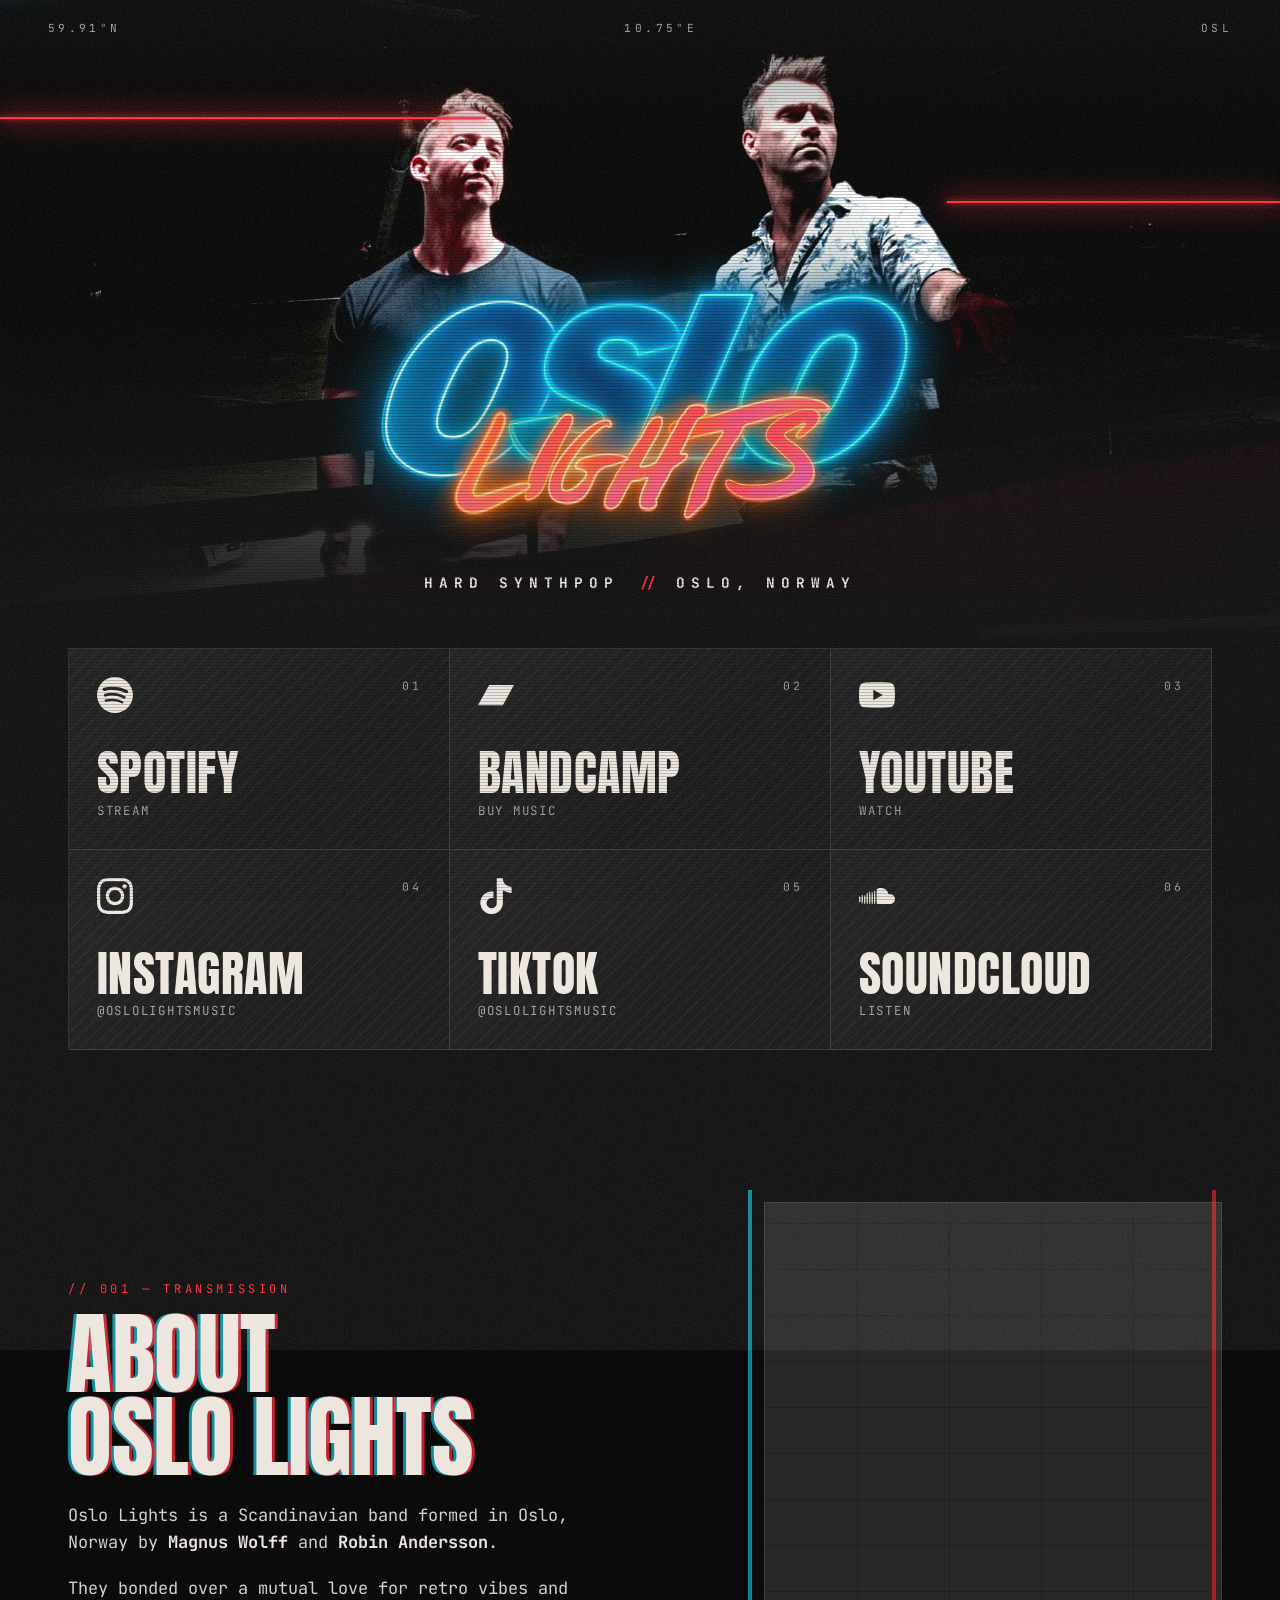
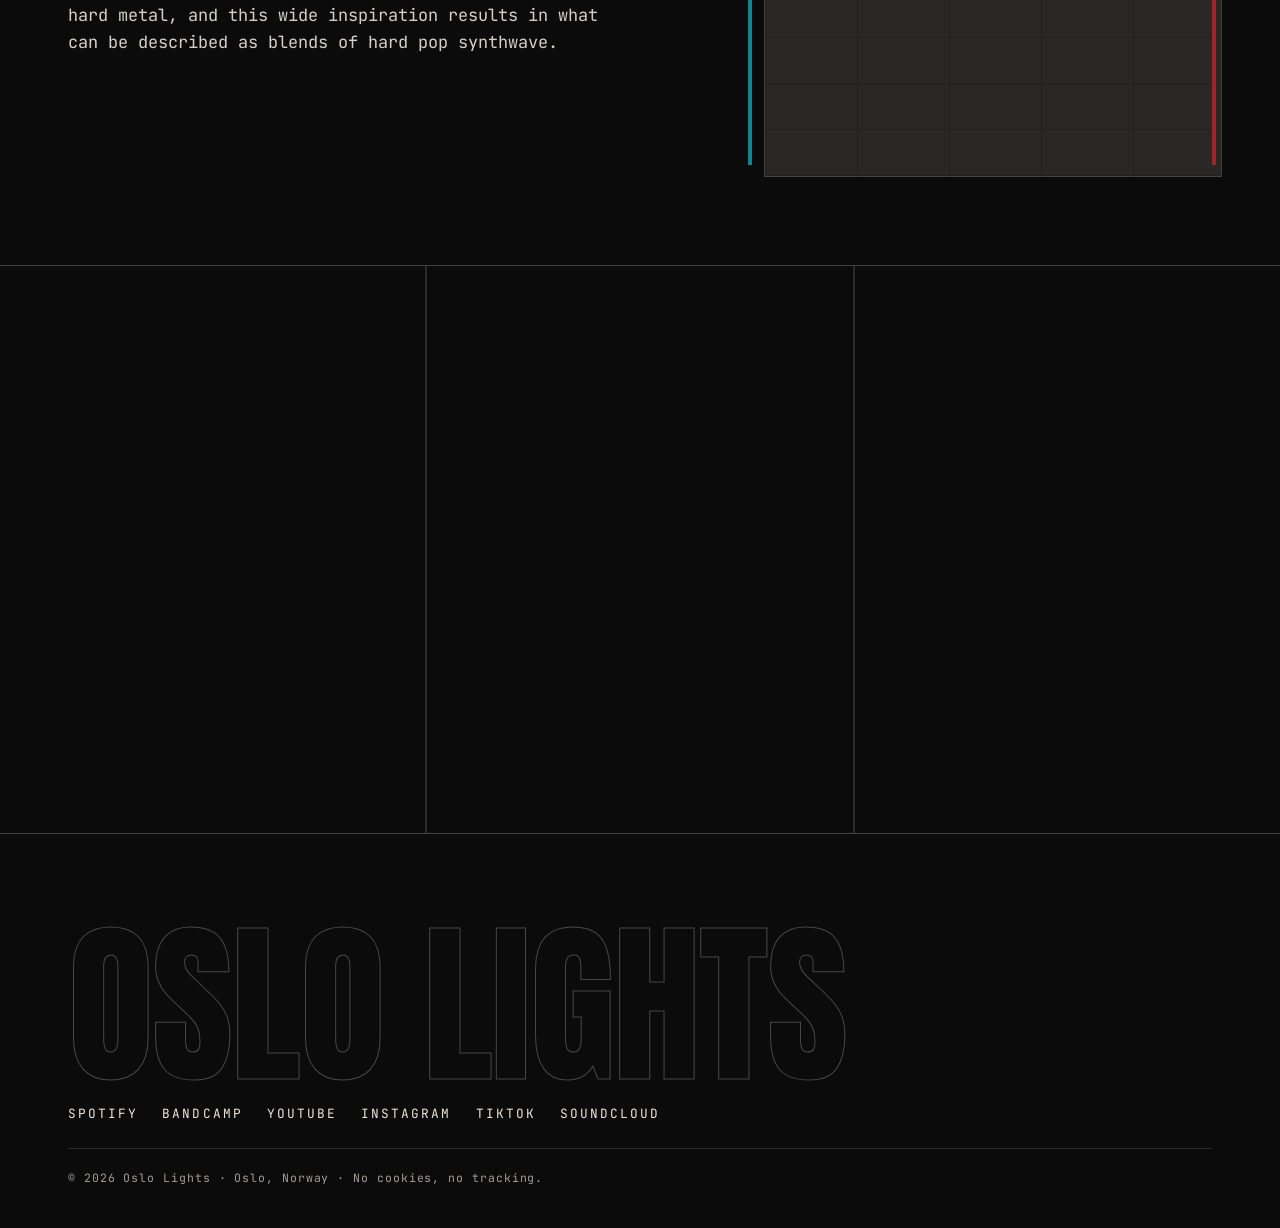
==== index.html @ 1317f780 "Build the Oslo Lights single-page site Hero with the 01_HQ concrete photo, glitching neon logo and l" ====
<!doctype html>
<html lang="en">
<head>
  <meta charset="utf-8">
  <meta name="viewport" content="width=device-width, initial-scale=1">
  <meta http-equiv="Content-Security-Policy" content="default-src 'self'; img-src 'self' data:; style-src 'self'; font-src 'self'; script-src 'self'; connect-src 'self'; manifest-src 'self'; base-uri 'self'; form-action 'none'; object-src 'none'; upgrade-insecure-requests">
  <meta name="referrer" content="strict-origin-when-cross-origin">

  <title>Oslo Lights | Hard synthpop from Oslo, Norway</title>
  <meta name="description" content="Oslo Lights is a hard synthpop duo from Oslo, Norway: Magnus Wolff and Robin Andersson. Stream on Spotify, buy on Bandcamp, follow on Instagram, TikTok, YouTube and SoundCloud.">
  <link rel="canonical" href="https://miuglitch.github.io/oslolights-site/">
  <meta name="theme-color" content="#0b0b0c">
  <meta name="color-scheme" content="dark">

  <!-- Open Graph / social share cards -->
  <meta property="og:type" content="music.musician">
  <meta property="og:site_name" content="Oslo Lights">
  <meta property="og:title" content="Oslo Lights">
  <meta property="og:description" content="Hard synthpop from Oslo, Norway. Retro vibes, hard metal roots.">
  <meta property="og:url" content="https://miuglitch.github.io/oslolights-site/">
  <meta property="og:image" content="https://miuglitch.github.io/oslolights-site/assets/img/og.jpg">
  <meta property="og:image:width" content="1200">
  <meta property="og:image:height" content="630">
  <meta property="og:image:alt" content="Oslo Lights neon logo over the band standing on a red-lit concrete balcony">
  <meta property="og:locale" content="en_US">
  <meta name="twitter:card" content="summary_large_image">
  <meta name="twitter:title" content="Oslo Lights">
  <meta name="twitter:description" content="Hard synthpop from Oslo, Norway.">
  <meta name="twitter:image" content="https://miuglitch.github.io/oslolights-site/assets/img/og.jpg">
  <meta name="twitter:image:alt" content="Oslo Lights neon logo over the band standing on a red-lit concrete balcony">

  <!-- Icons -->
  <link rel="icon" href="favicon.ico" sizes="32x32">
  <link rel="icon" href="favicon.svg" type="image/svg+xml">
  <link rel="apple-touch-icon" href="assets/img/apple-touch-icon.png">
  <link rel="manifest" href="site.webmanifest">

  <!-- Performance -->
  <link rel="preload" href="assets/fonts/anton-400.woff2" as="font" type="font/woff2" crossorigin>
  <link rel="preload" href="assets/fonts/jetbrains-mono-latin-400-normal.woff2" as="font" type="font/woff2" crossorigin>
  <link rel="preload" as="image" href="assets/logo/logo-black-800.webp" imagesrcset="assets/logo/logo-black-800.webp 800w, assets/logo/logo-black-1600.webp 1600w" imagesizes="(min-width: 900px) 640px, 88vw">
  <link rel="stylesheet" href="assets/css/style.css">

  <script type="application/ld+json">
  {
    "@context": "https://schema.org",
    "@type": "MusicGroup",
    "name": "Oslo Lights",
    "url": "https://miuglitch.github.io/oslolights-site/",
    "image": "https://miuglitch.github.io/oslolights-site/assets/img/og.jpg",
    "logo": "https://miuglitch.github.io/oslolights-site/assets/logo/logo-black-1600.webp",
    "description": "Scandinavian hard synthpop band formed in Oslo, Norway by Magnus Wolff and Robin Andersson.",
    "genre": ["Synthpop", "Synthwave", "Electronic"],
    "foundingLocation": { "@type": "Place", "name": "Oslo, Norway" },
    "member": [
      { "@type": "OrganizationRole", "member": { "@type": "Person", "name": "Magnus Wolff" } },
      { "@type": "OrganizationRole", "member": { "@type": "Person", "name": "Robin Andersson" } }
    ],
    "sameAs": [
      "https://open.spotify.com/artist/3ypZ7eMypBQAr3zML5cifk",
      "https://oslolightsmusic.bandcamp.com",
      "https://www.instagram.com/oslolightsmusic/",
      "https://www.tiktok.com/@oslolightsmusic",
      "https://www.youtube.com/@OsloLightsMusic",
      "https://soundcloud.com/oslolightsmusic"
    ]
  }
  </script>
</head>
<body>
  <a class="skip" href="#links">Skip to links</a>
  <div class="fx-grain" aria-hidden="true"></div>

  <header class="hero">
    <div class="hero__photo" role="img" aria-label="Magnus Wolff and Robin Andersson standing at a railing in a red-lit concrete stairwell">
      <span class="hero__slice hero__slice--a" aria-hidden="true"></span>
      <span class="hero__slice hero__slice--b" aria-hidden="true"></span>
    </div>
    <div class="laser laser--1" aria-hidden="true"></div>
    <div class="laser laser--2" aria-hidden="true"></div>
    <div class="laser laser--3" aria-hidden="true"></div>

    <p class="hero__meta" aria-hidden="true"><span>59.91°N</span><span>10.75°E</span><span>OSL</span></p>

    <div class="hero__inner">
      <!--
        LOGO: swap here. Keep the wrapper .logo and the <h1>.
        For an SVG, replace the <picture> with <img src="assets/logo/logo.svg" alt="Oslo Lights">
        and point --logo-src in assets/css/style.css at the same file so the glitch layers follow.
        For Lottie, put the player inside .logo and add the class .logo--lottie (turns off the CSS glitch layers).
      -->
      <h1 class="logo">
        <picture>
          <source type="image/avif" srcset="assets/logo/logo-black-800.avif 800w, assets/logo/logo-black-1600.avif 1600w" sizes="(min-width: 900px) 640px, 88vw">
          <img src="assets/logo/logo-black-800.webp" srcset="assets/logo/logo-black-800.webp 800w, assets/logo/logo-black-1600.webp 1600w" sizes="(min-width: 900px) 640px, 88vw" width="1600" height="805" alt="Oslo Lights" fetchpriority="high">
        </picture>
      </h1>
      <p class="hero__tag">Hard synthpop <span aria-hidden="true">//</span> Oslo, Norway</p>
    </div>
  </header>

  <main>
    <nav id="links" class="links" aria-label="Listen and follow Oslo Lights">
      <ul class="links__grid">
        <li><a class="slab slab--spotify" href="https://open.spotify.com/artist/3ypZ7eMypBQAr3zML5cifk" rel="noopener noreferrer" target="_blank">
          <span class="slab__no" aria-hidden="true">01</span>
          <svg class="slab__icon" aria-hidden="true" focusable="false"><use href="assets/icons.svg#spotify"/></svg>
          <span class="slab__name" data-text="Spotify">Spotify</span>
          <span class="slab__act">Stream<span class="sr"> Oslo Lights on Spotify (opens in a new tab)</span></span>
        </a></li>
        <li><a class="slab slab--bandcamp" href="https://oslolightsmusic.bandcamp.com" rel="noopener noreferrer" target="_blank">
          <span class="slab__no" aria-hidden="true">02</span>
          <svg class="slab__icon" aria-hidden="true" focusable="false"><use href="assets/icons.svg#bandcamp"/></svg>
          <span class="slab__name" data-text="Bandcamp">Bandcamp</span>
          <span class="slab__act">Buy music<span class="sr"> on Bandcamp (opens in a new tab)</span></span>
        </a></li>
        <li><a class="slab slab--youtube" href="https://www.youtube.com/@OsloLightsMusic" rel="noopener noreferrer" target="_blank">
          <span class="slab__no" aria-hidden="true">03</span>
          <svg class="slab__icon" aria-hidden="true" focusable="false"><use href="assets/icons.svg#youtube"/></svg>
          <span class="slab__name" data-text="YouTube">YouTube</span>
          <span class="slab__act">Watch<span class="sr"> on YouTube (opens in a new tab)</span></span>
        </a></li>
        <li><a class="slab slab--instagram" href="https://www.instagram.com/oslolightsmusic/" rel="noopener noreferrer" target="_blank">
          <span class="slab__no" aria-hidden="true">04</span>
          <svg class="slab__icon" aria-hidden="true" focusable="false"><use href="assets/icons.svg#instagram"/></svg>
          <span class="slab__name" data-text="Instagram">Instagram</span>
          <span class="slab__act">@oslolightsmusic<span class="sr"> on Instagram (opens in a new tab)</span></span>
        </a></li>
        <li><a class="slab slab--tiktok" href="https://www.tiktok.com/@oslolightsmusic" rel="noopener noreferrer" target="_blank">
          <span class="slab__no" aria-hidden="true">05</span>
          <svg class="slab__icon" aria-hidden="true" focusable="false"><use href="assets/icons.svg#tiktok"/></svg>
          <span class="slab__name" data-text="TikTok">TikTok</span>
          <span class="slab__act">@oslolightsmusic<span class="sr"> on TikTok (opens in a new tab)</span></span>
        </a></li>
        <li><a class="slab slab--soundcloud" href="https://soundcloud.com/oslolightsmusic" rel="noopener noreferrer" target="_blank">
          <span class="slab__no" aria-hidden="true">06</span>
          <svg class="slab__icon" aria-hidden="true" focusable="false"><use href="assets/icons.svg#soundcloud"/></svg>
          <span class="slab__name" data-text="SoundCloud">SoundCloud</span>
          <span class="slab__act">Listen<span class="sr"> on SoundCloud (opens in a new tab)</span></span>
        </a></li>
      </ul>
    </nav>

    <section class="bio" aria-labelledby="bio-title">
      <div class="bio__text">
        <p class="kicker" aria-hidden="true">// 001 &mdash; Transmission</p>
        <h2 id="bio-title" class="bio__title">About Oslo&nbsp;Lights</h2>
        <p>Oslo Lights is a Scandinavian band formed in Oslo, Norway by <strong>Magnus Wolff</strong> and <strong>Robin Andersson</strong>.</p>
        <p>They bonded over a mutual love for retro vibes and hard metal, and this wide inspiration results in what can be described as blends of hard pop synthwave.</p>
      </div>
      <figure class="bio__photo rgb">
        <picture>
          <source type="image/avif" srcset="assets/img/duo-600.avif 600w, assets/img/duo-1000.avif 1000w, assets/img/duo-1600.avif 1600w" sizes="(min-width: 900px) 40vw, 92vw">
          <source type="image/webp" srcset="assets/img/duo-600.webp 600w, assets/img/duo-1000.webp 1000w, assets/img/duo-1600.webp 1600w" sizes="(min-width: 900px) 40vw, 92vw">
          <img src="assets/img/duo-1600.jpg" width="1600" height="2133" loading="lazy" decoding="async" alt="Magnus and Robin standing back to back against a cyan-lit concrete wall">
        </picture>
      </figure>
    </section>

    <section class="strip" aria-label="Photos">
      <figure class="strip__item">
        <picture>
          <source type="image/avif" srcset="assets/img/wall-600.avif 600w, assets/img/wall-1000.avif 1000w" sizes="(min-width: 900px) 33vw, 92vw">
          <source type="image/webp" srcset="assets/img/wall-600.webp 600w, assets/img/wall-1000.webp 1000w" sizes="(min-width: 900px) 33vw, 92vw">
          <img src="assets/img/wall-1600.jpg" width="1600" height="2133" loading="lazy" decoding="async" alt="The duo in front of a concrete wall cut by red neon tubes">
        </picture>
      </figure>
      <figure class="strip__item">
        <picture>
          <source type="image/avif" srcset="assets/img/vocal-600.avif 600w, assets/img/vocal-1000.avif 1000w" sizes="(min-width: 900px) 33vw, 92vw">
          <source type="image/webp" srcset="assets/img/vocal-600.webp 600w, assets/img/vocal-1000.webp 1000w" sizes="(min-width: 900px) 33vw, 92vw">
          <img src="assets/img/vocal-1153.jpg" width="1153" height="2048" loading="lazy" decoding="async" alt="Singing into the microphone under stage lights">
        </picture>
      </figure>
      <figure class="strip__item">
        <picture>
          <source type="image/avif" srcset="assets/img/keys-600.avif 600w, assets/img/keys-1000.avif 1000w" sizes="(min-width: 900px) 33vw, 92vw">
          <source type="image/webp" srcset="assets/img/keys-600.webp 600w, assets/img/keys-1000.webp 1000w" sizes="(min-width: 900px) 33vw, 92vw">
          <img src="assets/img/keys-1152.jpg" width="1152" height="2048" loading="lazy" decoding="async" alt="Playing synthesizers on stage through haze">
        </picture>
      </figure>
    </section>
  </main>

  <footer class="foot">
    <p class="foot__mark" aria-hidden="true">OSLO&nbsp;LIGHTS</p>
    <ul class="foot__links">
      <li><a href="https://open.spotify.com/artist/3ypZ7eMypBQAr3zML5cifk" rel="noopener noreferrer" target="_blank">Spotify</a></li>
      <li><a href="https://oslolightsmusic.bandcamp.com" rel="noopener noreferrer" target="_blank">Bandcamp</a></li>
      <li><a href="https://www.youtube.com/@OsloLightsMusic" rel="noopener noreferrer" target="_blank">YouTube</a></li>
      <li><a href="https://www.instagram.com/oslolightsmusic/" rel="noopener noreferrer" target="_blank">Instagram</a></li>
      <li><a href="https://www.tiktok.com/@oslolightsmusic" rel="noopener noreferrer" target="_blank">TikTok</a></li>
      <li><a href="https://soundcloud.com/oslolightsmusic" rel="noopener noreferrer" target="_blank">SoundCloud</a></li>
    </ul>
    <p class="foot__small">&copy; <span>2026</span> Oslo Lights &middot; Oslo, Norway &middot; No cookies, no tracking.</p>
  </footer>
</body>
</html>
---- assets/css/style.css ----
/* ==========================================================================
   OSLO LIGHTS
   Miami Vice x brutalist concrete x lasers. Glitch over clean neon.
   ========================================================================== */

@font-face {
  font-family: "Anton";
  src: url("../fonts/anton-400.woff2") format("woff2");
  font-weight: 400;
  font-style: normal;
  font-display: swap;
}
@font-face {
  font-family: "JetBrains Mono";
  src: url("../fonts/jetbrains-mono-latin-400-normal.woff2") format("woff2");
  font-weight: 400;
  font-style: normal;
  font-display: swap;
}
@font-face {
  font-family: "JetBrains Mono";
  src: url("../fonts/jetbrains-mono-latin-700-normal.woff2") format("woff2");
  font-weight: 700;
  font-style: normal;
  font-display: swap;
}

:root {
  /* Logo shape for the glitch layers (the outline version reads best as an RGB split). Swap with the <img> in index.html. */
  --logo-src: url("../logo/logo-open-1600.webp");

  --void: #0b0b0c;
  --slab: #141414;
  --concrete: #1d1c1b;
  --concrete-hi: #2a2827;
  --line: rgba(236, 230, 222, 0.14);
  --bone: #ece6de;
  --ash: #a39d96;
  --laser: #ff2a3a;
  --laser-glow: rgba(255, 42, 58, 0.55);
  --vice: #19e3ff;
  --vice-glow: rgba(25, 227, 255, 0.45);
  --flamingo: #ff3d9a;

  --display: "Anton", "Impact", "Haettenschweiler", "Arial Narrow Bold", sans-serif;
  --mono: "JetBrains Mono", ui-monospace, "SFMono-Regular", Menlo, Consolas, monospace;

  --gutter: clamp(16px, 4vw, 48px);
  --max: 1240px;

  color-scheme: dark;
}

*, *::before, *::after { box-sizing: border-box; }

html { -webkit-text-size-adjust: 100%; text-size-adjust: 100%; }

body {
  margin: 0;
  background: var(--void);
  color: var(--bone);
  font-family: var(--mono);
  font-size: 1rem;
  line-height: 1.6;
  overflow-x: hidden;
  -webkit-font-smoothing: antialiased;
}

img, svg { display: block; max-width: 100%; height: auto; }
figure { margin: 0; }
a { color: inherit; }

::selection { background: var(--laser); color: var(--void); }

:focus-visible {
  outline: 3px solid var(--vice);
  outline-offset: 3px;
}

.sr {
  position: absolute !important;
  width: 1px; height: 1px;
  padding: 0; margin: -1px;
  overflow: hidden; clip: rect(0 0 0 0);
  white-space: nowrap; border: 0;
}

.skip {
  position: absolute;
  left: 12px; top: -60px;
  z-index: 100;
  padding: 10px 16px;
  background: var(--bone);
  color: var(--void);
  font-weight: 700;
  text-decoration: none;
}
.skip:focus { top: 12px; }

/* ---------- Film grain + scanlines over everything ---------- */

.fx-grain {
  position: fixed;
  inset: -50%;
  z-index: 50;
  pointer-events: none;
  opacity: 0.09;
  background-image: url("data:image/svg+xml;utf8,<svg xmlns='http://www.w3.org/2000/svg' width='220' height='220'><filter id='n'><feTurbulence type='fractalNoise' baseFrequency='0.9' numOctaves='3' stitchTiles='stitch'/><feColorMatrix values='0 0 0 0 1  0 0 0 0 1  0 0 0 0 1  0 0 0 1.2 0'/></filter><rect width='100%' height='100%' filter='url(%23n)'/></svg>");
  animation: grain 0.6s steps(4) infinite;
}
body::after {
  content: "";
  position: fixed;
  inset: 0;
  z-index: 49;
  pointer-events: none;
  background: repeating-linear-gradient(to bottom, rgba(0,0,0,0) 0 2px, rgba(0,0,0,0.22) 2px 3px);
  mix-blend-mode: multiply;
}
@keyframes grain {
  0%   { transform: translate(0, 0); }
  25%  { transform: translate(-6%, 4%); }
  50%  { transform: translate(5%, -7%); }
  75%  { transform: translate(-3%, -4%); }
  100% { transform: translate(2%, 6%); }
}

/* ==========================================================================
   HERO
   ========================================================================== */

.hero {
  position: relative;
  /* Short enough that the first row of links shows above the fold */
  min-height: 66vh;
  min-height: 66svh;
  display: grid;
  align-items: end;
  overflow: hidden;
  isolation: isolate;
  background: #120405;
}

.hero__photo,
.hero__slice {
  position: absolute;
  inset: 0;
  background-image: url("../img/hero-1200.webp");
  background-image: image-set(url("../img/hero-1200.avif") type("image/avif"), url("../img/hero-1200.webp") type("image/webp"));
  background-size: cover;
  background-position: 50% 52%;
}
@media (min-width: 900px) {
  .hero { min-height: 72vh; min-height: 72svh; }
  .hero__photo, .hero__slice { background-position: 50% 56%; }
}
@media (min-width: 900px), (min-resolution: 2dppx) and (min-width: 500px) {
  .hero__photo, .hero__slice {
    background-image: url("../img/hero-1800.webp");
    background-image: image-set(url("../img/hero-1800.avif") type("image/avif"), url("../img/hero-1800.webp") type("image/webp"));
  }
}
@media (min-width: 1600px) {
  .hero__photo, .hero__slice {
    background-image: url("../img/hero-2400.webp");
    background-image: image-set(url("../img/hero-2400.avif") type("image/avif"), url("../img/hero-2400.webp") type("image/webp"));
  }
}
.hero__photo {
  z-index: -2;
  filter: contrast(1.12) saturate(1.1);
}
/* Darken toward the bottom so the logo and links sit on near-black concrete */
.hero::before {
  content: "";
  position: absolute;
  inset: 0;
  z-index: -1;
  background:
    linear-gradient(to bottom, rgba(11,11,12,0.55) 0%, rgba(11,11,12,0) 22%, rgba(11,11,12,0) 45%, rgba(11,11,12,0.78) 78%, var(--void) 100%),
    radial-gradient(ellipse at 50% 40%, rgba(0,0,0,0) 40%, rgba(0,0,0,0.55) 100%);
}

/* Horizontal tear: two copies of the photo, cut into bands, jerked sideways */
.hero__slice { opacity: 0; mix-blend-mode: screen; }
.hero__slice--a {
  filter: hue-rotate(170deg) saturate(2.2);
  animation: tear-a 7s steps(1) infinite;
}
.hero__slice--b {
  filter: saturate(1.8) brightness(1.2);
  animation: tear-b 7s steps(1) infinite;
}
@keyframes tear-a {
  0%, 61%, 66%, 100% { opacity: 0; transform: none; clip-path: inset(0 0 100% 0); }
  62% { opacity: 0.9; transform: translateX(-3.5%); clip-path: inset(38% 0 52% 0); }
  63% { opacity: 0.9; transform: translateX(2.5%);  clip-path: inset(12% 0 80% 0); }
  64% { opacity: 0.8; transform: translateX(-1.5%); clip-path: inset(70% 0 18% 0); }
  65% { opacity: 0.9; transform: translateX(4%);    clip-path: inset(46% 0 47% 0); }
}
@keyframes tear-b {
  0%, 62%, 67%, 100% { opacity: 0; transform: none; clip-path: inset(0 0 100% 0); }
  63% { opacity: 1; transform: translateX(2%);   clip-path: inset(55% 0 36% 0); }
  64% { opacity: 1; transform: translateX(-4%);  clip-path: inset(25% 0 68% 0); }
  66% { opacity: 1; transform: translateX(1.5%); clip-path: inset(80% 0 10% 0); }
}

/* ---------- Lasers: echo the red tubes in the concrete ---------- */
.laser {
  position: absolute;
  z-index: 0;
  height: 2px;
  background: var(--laser);
  box-shadow: 0 0 6px 1px var(--laser-glow), 0 0 28px 4px var(--laser-glow);
  pointer-events: none;
}
.laser--1 { left: 0; width: 38%; top: 18%; animation: flicker 5.3s infinite; }
.laser--2 { right: 0; width: 26%; top: 31%; animation: flicker 7.1s 1.2s infinite; }
.laser--3 {
  left: -10%; width: 120%; top: 0;
  height: 1px;
  background: var(--vice);
  box-shadow: 0 0 8px 1px var(--vice-glow), 0 0 30px 6px var(--vice-glow);
  opacity: 0.7;
  transform: rotate(-9deg);
  transform-origin: 0 0;
  animation: sweep 11s cubic-bezier(.7,0,.3,1) infinite;
}
@keyframes flicker {
  0%, 18%, 22%, 25%, 53%, 57%, 100% { opacity: 1; }
  20%, 24%, 55% { opacity: 0.15; }
}
@keyframes sweep {
  0%   { top: -5%;  opacity: 0; }
  8%   { opacity: 0.7; }
  40%  { top: 105%; opacity: 0.7; }
  41%, 100% { top: 105%; opacity: 0; }
}

.hero__inner {
  position: relative;
  z-index: 1;
  width: 100%;
  max-width: var(--max);
  margin: 0 auto;
  padding: 0 var(--gutter) clamp(28px, 6vh, 64px);
  display: grid;
  justify-items: center;
  text-align: center;
}

.hero__meta {
  position: absolute;
  top: 20px;
  z-index: 1;
  left: var(--gutter);
  right: var(--gutter);
  display: flex;
  justify-content: space-between;
  margin: 0;
  font-size: 0.7rem;
  letter-spacing: 0.3em;
  color: rgba(236, 230, 222, 0.7);
}

/* ---------- Logo + glitch ---------- */
.logo {
  position: relative;
  margin: 0;
  width: min(88vw, 640px);
  aspect-ratio: 1600 / 805;
  line-height: 0;
}
.logo img { width: 100%; height: auto; position: relative; z-index: 1; }
.logo::before,
.logo::after {
  content: "";
  position: absolute;
  inset: 0;
  z-index: 2;
  pointer-events: none;
  -webkit-mask: var(--logo-src) center / contain no-repeat;
          mask: var(--logo-src) center / contain no-repeat;
  opacity: 0;
  mix-blend-mode: screen;
}
.logo::before { background: var(--vice);  animation: logo-a 5.5s steps(1) infinite; }
.logo::after  { background: var(--laser); animation: logo-b 5.5s steps(1) infinite; }
.logo--lottie::before, .logo--lottie::after { display: none; }

@keyframes logo-a {
  0%, 85%, 92%, 100% { opacity: 0; transform: none; clip-path: inset(0); }
  86% { opacity: 0.9; transform: translate(-7px, 0);  clip-path: inset(10% 0 62% 0); }
  87% { opacity: 0.9; transform: translate(9px, 0);   clip-path: inset(48% 0 30% 0); }
  88% { opacity: 0.7; transform: translate(-4px, 2px); clip-path: inset(70% 0 8% 0); }
  90% { opacity: 0.9; transform: translate(12px, 0);  clip-path: inset(30% 0 52% 0); }
}
@keyframes logo-b {
  0%, 86%, 93%, 100% { opacity: 0; transform: none; clip-path: inset(0); }
  87% { opacity: 0.9; transform: translate(8px, 0);   clip-path: inset(58% 0 20% 0); }
  88% { opacity: 0.9; transform: translate(-10px, 0); clip-path: inset(22% 0 60% 0); }
  91% { opacity: 0.8; transform: translate(5px, -2px); clip-path: inset(5% 0 80% 0); }
}
/* Whole-logo jolt in sync with the RGB split */
.logo picture { display: block; animation: jolt 5.5s steps(1) infinite; }
@keyframes jolt {
  0%, 86%, 91%, 100% { transform: none; filter: none; }
  87% { transform: translateX(-3px) skewX(-6deg); filter: contrast(1.4); }
  89% { transform: translateX(4px); }
  90% { transform: translateX(-1px) skewX(4deg); }
}

.hero__tag {
  margin: clamp(4px, 1.5vh, 16px) 0 0;
  font-size: clamp(0.72rem, 1.8vw, 0.9rem);
  font-weight: 700;
  letter-spacing: 0.42em;
  text-transform: uppercase;
  color: var(--bone);
  text-shadow: 0 0 18px rgba(0,0,0,0.9);
}
.hero__tag span { color: var(--laser); letter-spacing: 0; padding: 0 0.3em; }

/* ==========================================================================
   LINKS: raw concrete slabs
   ========================================================================== */

.links {
  position: relative;
  z-index: 2;
  max-width: var(--max);
  margin: 0 auto;
  padding: 0 var(--gutter);
}
.links__grid {
  list-style: none;
  margin: 0;
  padding: 0;
  display: grid;
  grid-template-columns: repeat(2, minmax(0, 1fr));
  gap: 0;
  border-top: 1px solid var(--line);
  border-left: 1px solid var(--line);
}
@media (min-width: 760px) {
  .links__grid { grid-template-columns: repeat(3, minmax(0, 1fr)); }
}

.slab {
  --hit: var(--laser);
  position: relative;
  display: grid;
  grid-template-columns: auto 1fr;
  grid-template-areas:
    "icon no"
    "name name"
    "act act";
  align-items: start;
  gap: 4px 12px;
  min-height: clamp(132px, 22vw, 188px);
  padding: clamp(16px, 2.6vw, 28px);
  border-right: 1px solid var(--line);
  border-bottom: 1px solid var(--line);
  background:
    linear-gradient(135deg, rgba(255,255,255,0.035), rgba(255,255,255,0) 60%),
    var(--slab);
  text-decoration: none;
  overflow: hidden;
  transition: background-color 0.15s, color 0.15s;
}
/* laser rail on top edge */
.slab::before {
  content: "";
  position: absolute;
  left: 0; right: 0; top: 0;
  height: 2px;
  background: var(--hit);
  box-shadow: 0 0 10px 1px var(--hit), 0 0 30px 2px var(--hit);
  transform: scaleX(0);
  transform-origin: left;
  transition: transform 0.35s cubic-bezier(.7,0,.2,1);
}
/* brutal offset slab behind on hover */
.slab::after {
  content: "";
  position: absolute;
  inset: 0;
  background: repeating-linear-gradient(-45deg, rgba(255,255,255,0.03) 0 2px, transparent 2px 9px);
  pointer-events: none;
}

.slab__icon {
  grid-area: icon;
  width: clamp(26px, 3.4vw, 36px);
  height: clamp(26px, 3.4vw, 36px);
  color: var(--bone);
  transition: color 0.15s, transform 0.15s;
}
.slab__no {
  grid-area: no;
  justify-self: end;
  font-size: 0.72rem;
  color: var(--ash);
  letter-spacing: 0.2em;
}
.slab__name {
  grid-area: name;
  position: relative;
  align-self: end;
  margin-top: clamp(14px, 3vw, 34px);
  font-family: var(--display);
  font-size: clamp(1.6rem, 4.4vw, 3rem);
  line-height: 0.95;
  text-transform: uppercase;
  letter-spacing: 0.01em;
}
.slab__act {
  grid-area: act;
  font-size: clamp(0.68rem, 1.4vw, 0.78rem);
  color: var(--ash);
  letter-spacing: 0.14em;
  text-transform: uppercase;
  overflow-wrap: anywhere;
}

.slab--spotify    { --hit: #1ed760; }
.slab--bandcamp   { --hit: var(--vice); }
.slab--youtube    { --hit: var(--laser); }
.slab--instagram  { --hit: var(--flamingo); }
.slab--tiktok     { --hit: var(--vice); }
.slab--soundcloud { --hit: #ff6a1a; }

.slab:hover,
.slab:focus-visible {
  background-color: #1b1a19;
  background-image: linear-gradient(135deg, rgba(255,255,255,0.06), rgba(255,255,255,0) 60%);
}
.slab:hover::before,
.slab:focus-visible::before { transform: scaleX(1); }
.slab:hover .slab__icon,
.slab:focus-visible .slab__icon { color: var(--hit); transform: translateX(2px); }
.slab:hover .slab__act,
.slab:focus-visible .slab__act { color: var(--bone); }
.slab:focus-visible { outline-offset: -3px; }

/* chromatic glitch on the label */
.slab__name::before,
.slab__name::after {
  content: attr(data-text);
  content: attr(data-text) / ""; /* decorative: keep out of the link's accessible name */
  position: absolute;
  inset: 0;
  opacity: 0;
  pointer-events: none;
}
.slab__name::before { color: var(--vice);  }
.slab__name::after  { color: var(--laser); }
.slab:hover .slab__name::before,
.slab:focus-visible .slab__name::before { opacity: 0.85; animation: txt-a 0.9s steps(1) infinite; mix-blend-mode: screen; }
.slab:hover .slab__name::after,
.slab:focus-visible .slab__name::after  { opacity: 0.85; animation: txt-b 0.9s steps(1) infinite; mix-blend-mode: screen; }
@keyframes txt-a {
  0%   { transform: translate(-3px, 0); clip-path: inset(0 0 55% 0); }
  25%  { transform: translate(2px, 0);  clip-path: inset(40% 0 20% 0); }
  50%  { transform: translate(-1px, 0); clip-path: inset(70% 0 0 0); }
  75%  { transform: translate(4px, 0);  clip-path: inset(10% 0 70% 0); }
}
@keyframes txt-b {
  0%   { transform: translate(3px, 0);  clip-path: inset(50% 0 10% 0); }
  25%  { transform: translate(-2px, 0); clip-path: inset(0 0 72% 0); }
  50%  { transform: translate(2px, 0);  clip-path: inset(30% 0 40% 0); }
  75%  { transform: translate(-4px, 0); clip-path: inset(80% 0 0 0); }
}

/* ==========================================================================
   BIO
   ========================================================================== */

.bio {
  max-width: var(--max);
  margin: 0 auto;
  padding: clamp(64px, 11vw, 140px) var(--gutter) clamp(48px, 8vw, 100px);
  display: grid;
  gap: clamp(32px, 5vw, 72px);
  align-items: center;
}
@media (min-width: 900px) {
  .bio { grid-template-columns: 1.1fr 0.9fr; }
}

.kicker {
  margin: 0 0 14px;
  font-size: 0.75rem;
  letter-spacing: 0.3em;
  text-transform: uppercase;
  color: var(--laser);
}
.bio__title {
  margin: 0 0 24px;
  font-family: var(--display);
  font-weight: 400;
  font-size: clamp(2.6rem, 7.5vw, 5.6rem);
  line-height: 0.92;
  text-transform: uppercase;
  letter-spacing: -0.005em;
  text-shadow: 3px 0 0 rgba(255,42,58,0.75), -3px 0 0 rgba(25,227,255,0.6);
}
.bio__text p:not(.kicker) {
  max-width: 54ch;
  margin: 0 0 1.1em;
  font-size: clamp(0.95rem, 1.6vw, 1.06rem);
  color: #d6d0c8;
}
.bio__text strong { color: var(--bone); font-weight: 700; }

/* Concrete block with an RGB-split photo */
.rgb {
  position: relative;
  isolation: isolate;
}
.rgb::before {
  content: "";
  position: absolute;
  inset: 12px -10px -12px 12px;
  z-index: -1;
  background:
    repeating-linear-gradient(0deg, rgba(0,0,0,0.18) 0 1px, transparent 1px 46px),
    repeating-linear-gradient(90deg, rgba(0,0,0,0.18) 0 1px, transparent 1px 92px),
    var(--concrete-hi);
  border: 1px solid var(--line);
}
.rgb img {
  width: 100%;
  aspect-ratio: 4 / 5;
  object-fit: cover;
  object-position: 50% 35%;
  filter: contrast(1.08);
  box-shadow: -4px 0 0 rgba(25,227,255,0.55), 4px 0 0 rgba(255,42,58,0.55);
}
@media (min-width: 900px) {
  .bio__photo { max-width: 460px; justify-self: end; }
}

/* ==========================================================================
   PHOTO STRIP
   ========================================================================== */

.strip {
  display: grid;
  grid-template-columns: repeat(3, minmax(0, 1fr));
  gap: 2px;
  background: var(--line);
  border-top: 1px solid var(--line);
  border-bottom: 1px solid var(--line);
}
.strip__item { overflow: hidden; background: var(--void); }
.strip__item img {
  width: 100%;
  aspect-ratio: 3 / 4;
  object-fit: cover;
  filter: grayscale(0.35) contrast(1.15);
  transition: filter 0.3s, transform 0.6s cubic-bezier(.2,.7,.2,1);
}
.strip__item:hover img { filter: none; transform: scale(1.03); }
@media (max-width: 560px) {
  .strip { grid-template-columns: repeat(3, minmax(0, 1fr)); }
  .strip__item img { aspect-ratio: 9 / 16; }
}

/* ==========================================================================
   FOOTER
   ========================================================================== */

.foot {
  max-width: var(--max);
  margin: 0 auto;
  padding: clamp(48px, 8vw, 96px) var(--gutter) 40px;
  display: grid;
  gap: 24px;
}
.foot__mark {
  margin: 0;
  font-family: var(--display);
  font-size: clamp(3.4rem, 15vw, 11rem);
  line-height: 0.85;
  letter-spacing: -0.01em;
  color: transparent;
  -webkit-text-stroke: 1px rgba(236, 230, 222, 0.28);
  user-select: none;
}
.foot__links {
  list-style: none;
  margin: 0;
  padding: 0;
  display: flex;
  flex-wrap: wrap;
  gap: 8px 24px;
  font-size: 0.8rem;
  letter-spacing: 0.16em;
  text-transform: uppercase;
}
.foot__links a {
  text-decoration: none;
  border-bottom: 1px solid transparent;
  padding: 6px 0;
}
.foot__links a:hover { color: var(--laser); border-color: currentColor; }
.foot__small {
  margin: 0;
  padding-top: 20px;
  border-top: 1px solid var(--line);
  font-size: 0.72rem;
  color: var(--ash);
  letter-spacing: 0.08em;
}

/* ==========================================================================
   404
   ========================================================================== */

.lost {
  position: relative;
  overflow: hidden;
  min-height: 100vh;
  min-height: 100svh;
  display: grid;
  place-content: center;
  justify-items: center;
  gap: 20px;
  padding: var(--gutter);
  text-align: center;
  background:
    radial-gradient(ellipse at 50% 120%, rgba(255,42,58,0.25), transparent 60%),
    var(--void);
}
.lost__code {
  position: relative;
  margin: 0;
  font-family: var(--display);
  font-weight: 400;
  font-size: clamp(7rem, 32vw, 18rem);
  line-height: 0.85;
  text-shadow: 6px 0 0 rgba(255,42,58,0.8), -6px 0 0 rgba(25,227,255,0.7);
  animation: jolt 3s steps(1) infinite;
}
.lost__msg {
  margin: 0;
  letter-spacing: 0.3em;
  text-transform: uppercase;
  font-size: 0.85rem;
}
.lost__home {
  display: inline-block;
  margin-top: 8px;
  padding: 14px 26px;
  border: 1px solid var(--bone);
  font-weight: 700;
  letter-spacing: 0.2em;
  text-transform: uppercase;
  text-decoration: none;
  font-size: 0.8rem;
}
.lost__home:hover { background: var(--laser); border-color: var(--laser); color: var(--void); }
.lost .laser--1 { top: 22%; }
.lost .laser--2 { top: 74%; }

/* ==========================================================================
   Motion off: no glitches, no flicker, no sweeping. Static look stays.
   ========================================================================== */

@media (prefers-reduced-motion: reduce) {
  *, *::before, *::after {
    animation: none !important;
    transition: none !important;
  }
  .hero__slice, .laser--3 { display: none; }
  .slab:hover .slab__name::before,
  .slab:hover .slab__name::after,
  .slab:focus-visible .slab__name::before,
  .slab:focus-visible .slab__name::after { opacity: 0; }
  .strip__item:hover img { transform: none; }
}

@media print {
  .fx-grain, body::after, .laser, .hero__slice { display: none; }
  body { background: #fff; color: #000; }
}
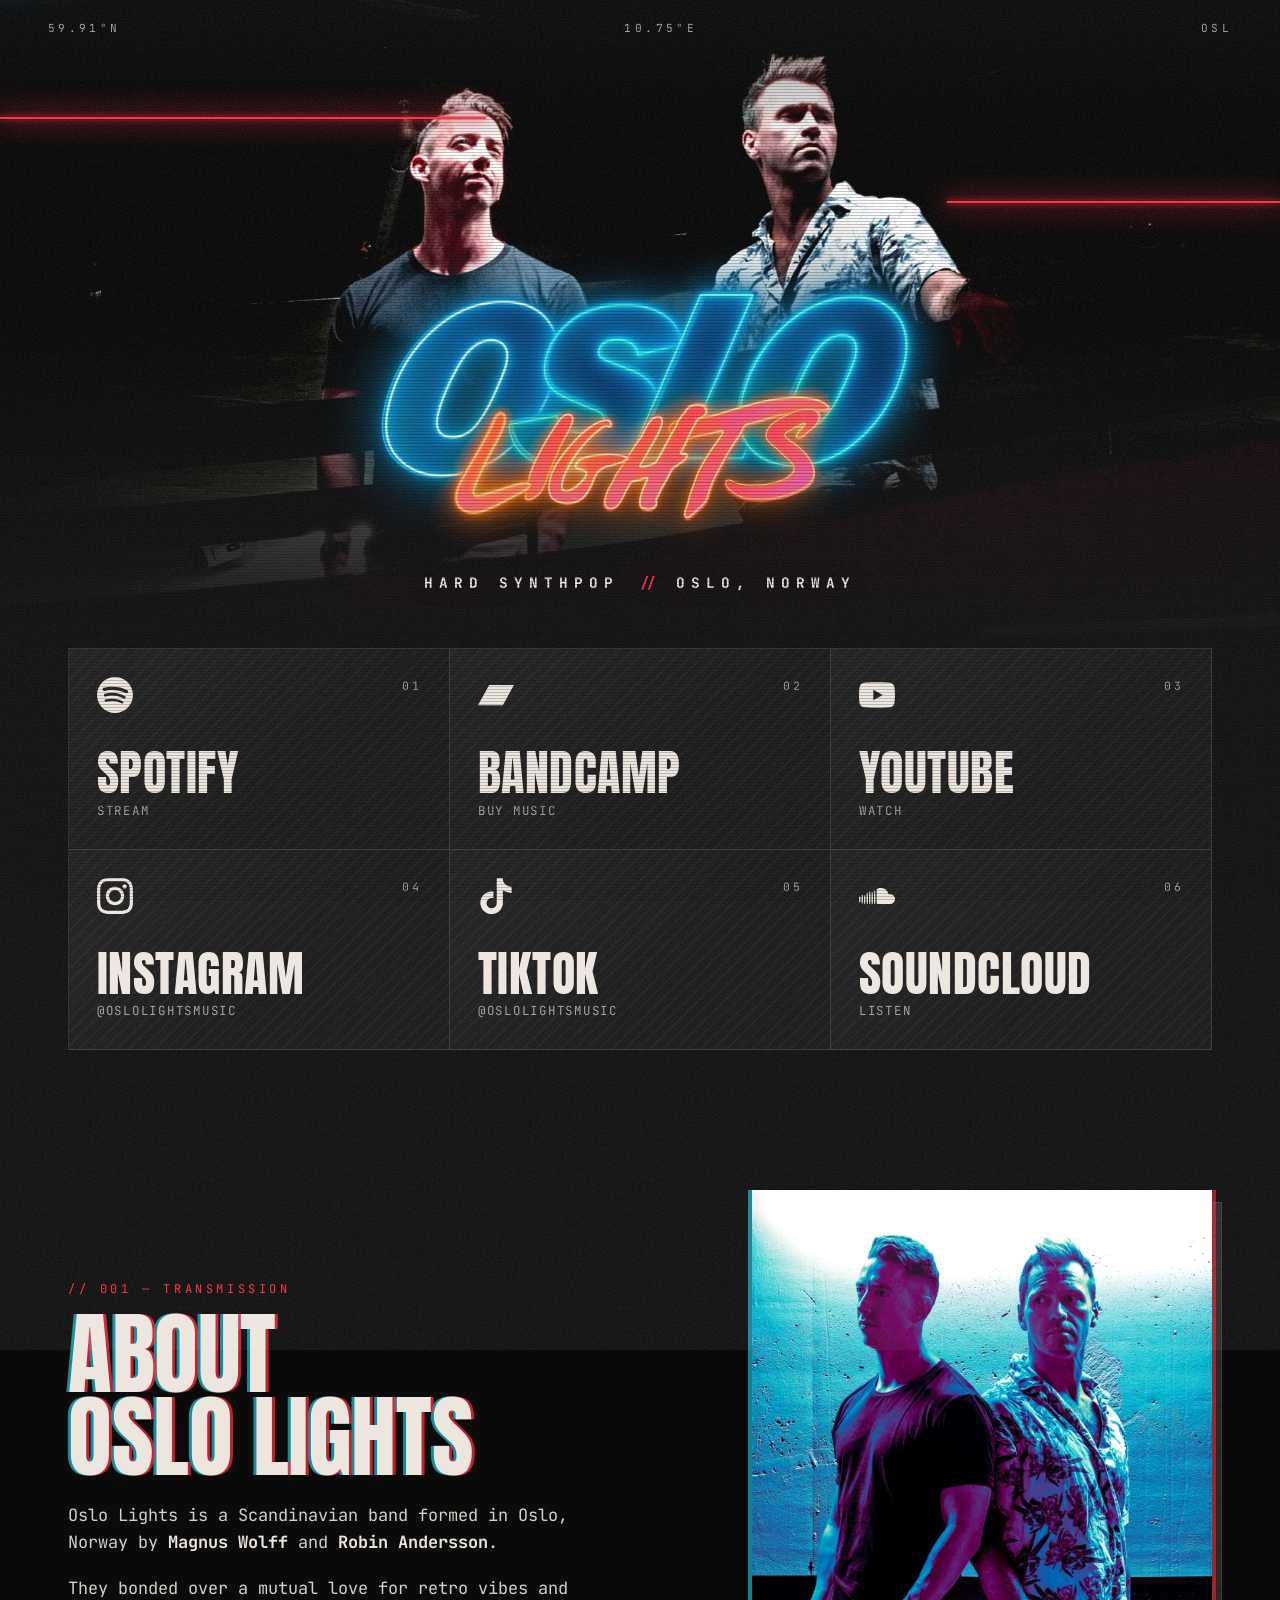
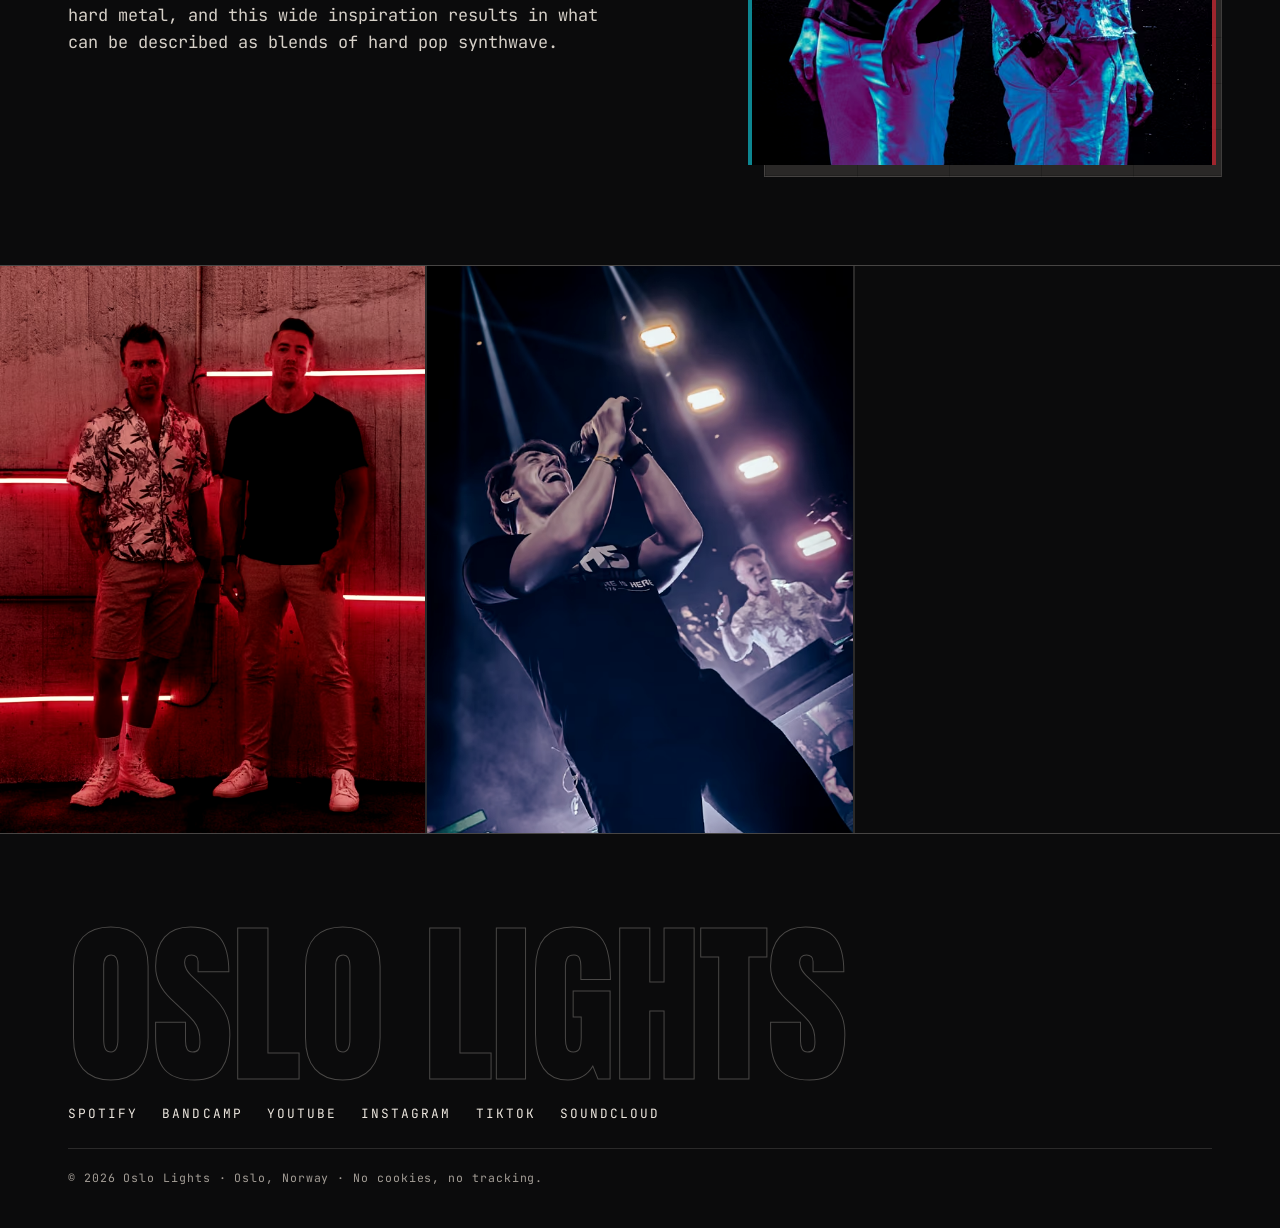
==== commit 74f4b7fb: "Point all absolute URLs at oslolights.com and add CNAME Co-Authored-By: Claude Opus 5.5 <noreply@ant" ====
--- a/index.html
+++ b/index.html
@@ -8,7 +8,7 @@
 
   <title>Oslo Lights | Hard synthpop from Oslo, Norway</title>
   <meta name="description" content="Oslo Lights is a hard synthpop duo from Oslo, Norway: Magnus Wolff and Robin Andersson. Stream on Spotify, buy on Bandcamp, follow on Instagram, TikTok, YouTube and SoundCloud.">
-  <link rel="canonical" href="https://miuglitch.github.io/oslolights-site/">
+  <link rel="canonical" href="https://oslolights.com/">
   <meta name="theme-color" content="#0b0b0c">
   <meta name="color-scheme" content="dark">
 
@@ -17,8 +17,8 @@
   <meta property="og:site_name" content="Oslo Lights">
   <meta property="og:title" content="Oslo Lights">
   <meta property="og:description" content="Hard synthpop from Oslo, Norway. Retro vibes, hard metal roots.">
-  <meta property="og:url" content="https://miuglitch.github.io/oslolights-site/">
-  <meta property="og:image" content="https://miuglitch.github.io/oslolights-site/assets/img/og.jpg">
+  <meta property="og:url" content="https://oslolights.com/">
+  <meta property="og:image" content="https://oslolights.com/assets/img/og.jpg">
   <meta property="og:image:width" content="1200">
   <meta property="og:image:height" content="630">
   <meta property="og:image:alt" content="Oslo Lights neon logo over the band standing on a red-lit concrete balcony">
@@ -26,7 +26,7 @@
   <meta name="twitter:card" content="summary_large_image">
   <meta name="twitter:title" content="Oslo Lights">
   <meta name="twitter:description" content="Hard synthpop from Oslo, Norway.">
-  <meta name="twitter:image" content="https://miuglitch.github.io/oslolights-site/assets/img/og.jpg">
+  <meta name="twitter:image" content="https://oslolights.com/assets/img/og.jpg">
   <meta name="twitter:image:alt" content="Oslo Lights neon logo over the band standing on a red-lit concrete balcony">
 
   <!-- Icons -->
@@ -46,9 +46,9 @@
     "@context": "https://schema.org",
     "@type": "MusicGroup",
     "name": "Oslo Lights",
-    "url": "https://miuglitch.github.io/oslolights-site/",
-    "image": "https://miuglitch.github.io/oslolights-site/assets/img/og.jpg",
-    "logo": "https://miuglitch.github.io/oslolights-site/assets/logo/logo-black-1600.webp",
+    "url": "https://oslolights.com/",
+    "image": "https://oslolights.com/assets/img/og.jpg",
+    "logo": "https://oslolights.com/assets/logo/logo-black-1600.webp",
     "description": "Scandinavian hard synthpop band formed in Oslo, Norway by Magnus Wolff and Robin Andersson.",
     "genre": ["Synthpop", "Synthwave", "Electronic"],
     "foundingLocation": { "@type": "Place", "name": "Oslo, Norway" },
